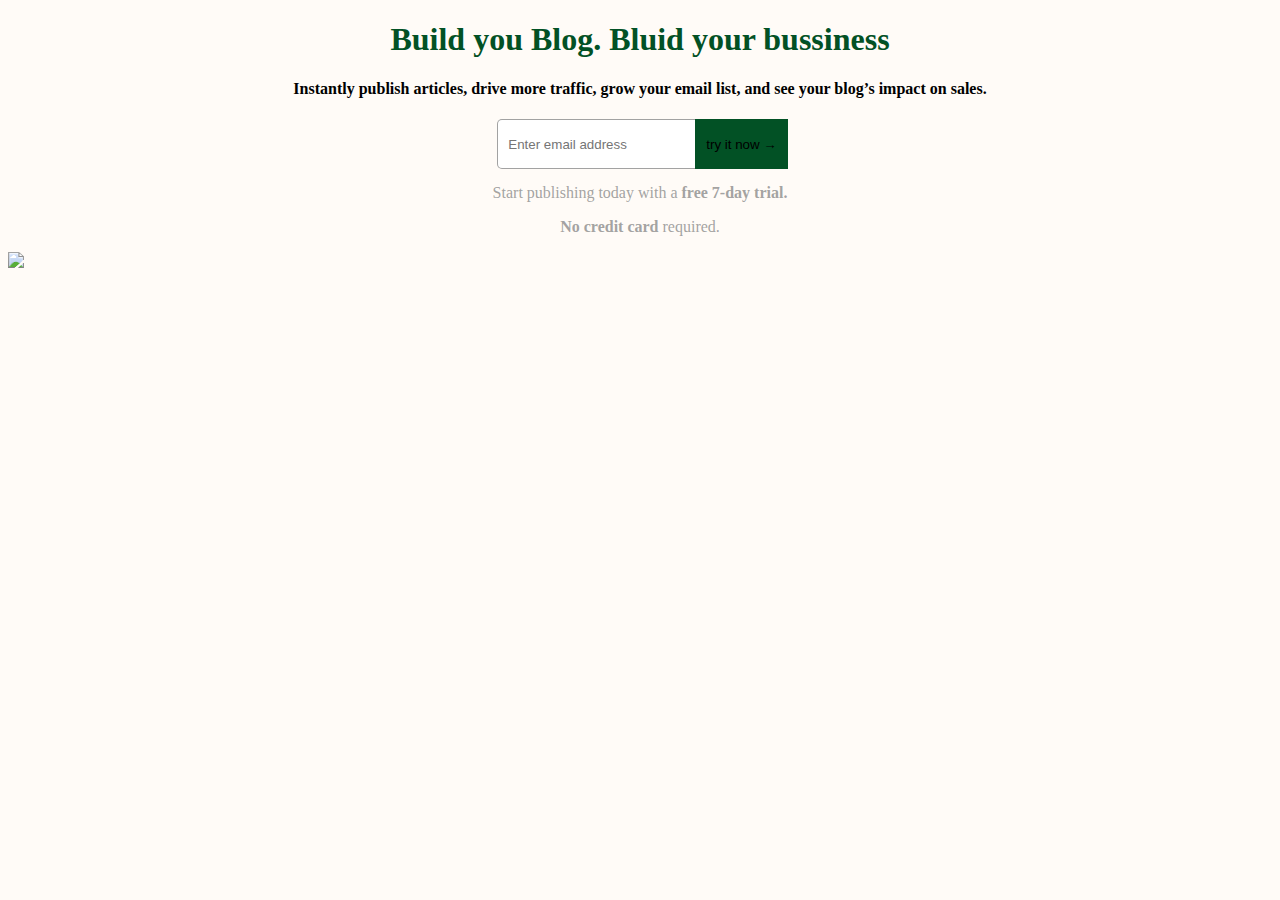
==== index.html @ b4bb62c4 "mi primer comite" ====
<!DOCTYPE html>
<html>

    <head>
        <link rel="stylesheet" href="style.css">
        <!-- Aqui va información importante pero no visible dentro del navegador -->
        <title>Matcha</title>
</head>

<body>
    <!-- Esto es lo que se vera en el navegador web -->
    <h1>Build you Blog. Bluid your bussiness</h1>
    <h4>Instantly publish articles, drive more traffic, grow your email list, and see your blog’s impact on sales.</h4>
    <form>
        <input type="email" placeholder="Enter email address">
        <button>try it now &rarr;</button><br>
    </form>
    <p>Start publishing today with a <strong>free 7-day trial.</strong></p>
    <p><strong>No credit card</strong> required.</p>
    <img src="C:/Users/zarag/BEDU/matcha/capterra.png"><br>
</body>

</html>
---- style.css ----
h1{
    color: #025125;
    text-align: center;
    font-family: serif;
}
form, h4, p{
    text-align: center;
}
p{
    color: #8b8b8bcc;
    margin-top: 15px;
}
input {
    border-radius: 5px 0px 0px 5px;
    padding: 10px;
    border: solid 1px #8b8b8bcc;
    height: 28px;
}
button {
    margin: -5px;
    padding: 10px;
    border: solid 1px #025125;
    height: 50px;
    background-color: #025125;
    text: 
}
body{
    background-color: #fffbf7;

}
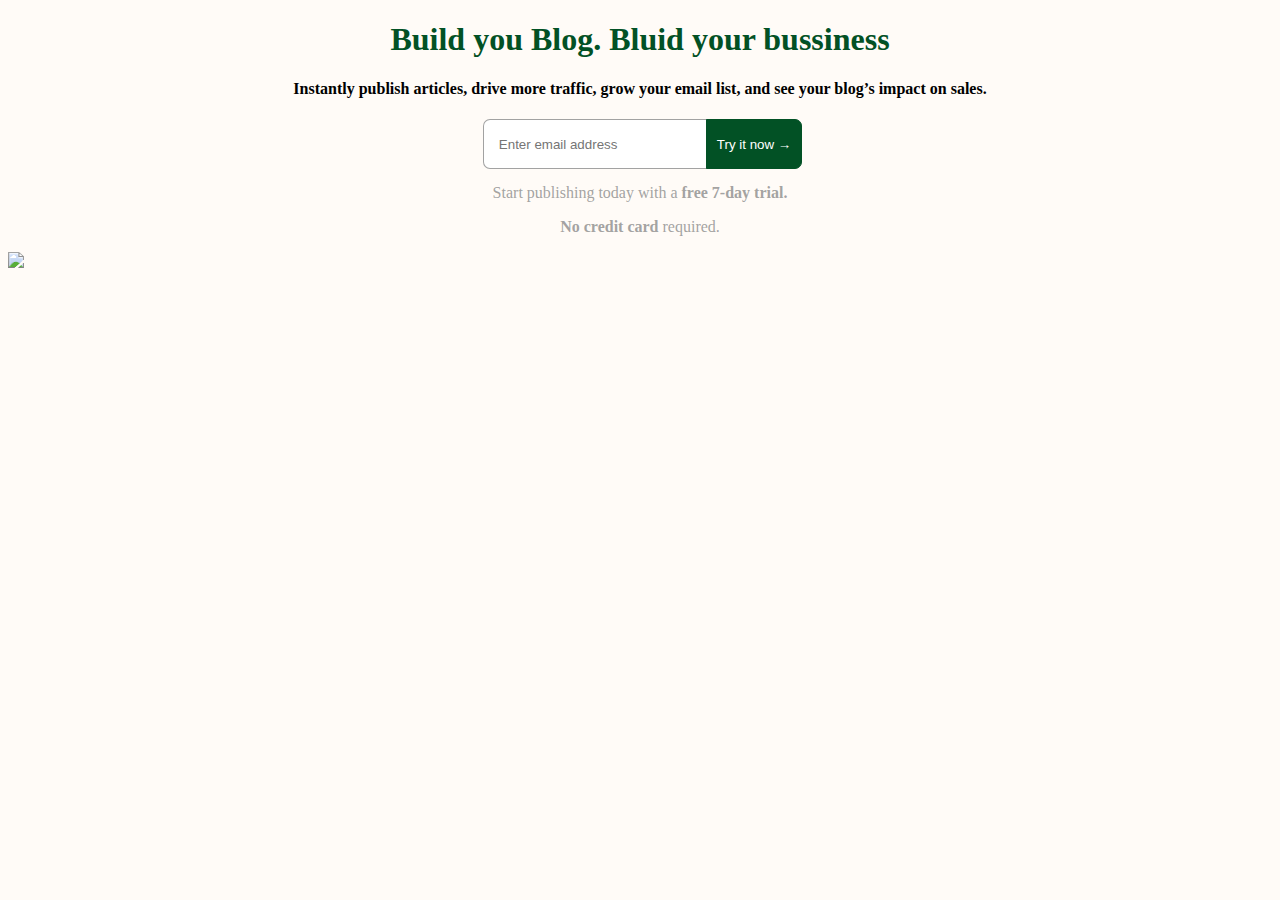
==== commit 04ef3928: "Sitio web version 1.1" ====
--- a/index.html
+++ b/index.html
@@ -13,11 +13,11 @@
     <h4>Instantly publish articles, drive more traffic, grow your email list, and see your blog’s impact on sales.</h4>
     <form>
         <input type="email" placeholder="Enter email address">
-        <button>try it now &rarr;</button><br>
+        <button>Try it now &rarr;</button><br>
     </form>
     <p>Start publishing today with a <strong>free 7-day trial.</strong></p>
     <p><strong>No credit card</strong> required.</p>
-    <img src="C:/Users/zarag/BEDU/matcha/capterra.png"><br>
+    <img src="https://getmatcha.com/wp-content/themes/getmatcha/img/capterra.png" /><br>
 </body>
 
 </html>
--- a/style.css
+++ b/style.css
@@ -11,18 +11,19 @@
     margin-top: 15px;
 }
 input {
-    border-radius: 5px 0px 0px 5px;
-    padding: 10px;
+    border-radius: 7px 0px 0px 7px;
+    padding: 10px 30px 10px 15px;
     border: solid 1px #8b8b8bcc;
     height: 28px;
 }
 button {
+    border-radius: 0px 7px 7px 0px;
     margin: -5px;
     padding: 10px;
     border: solid 1px #025125;
     height: 50px;
     background-color: #025125;
-    text: 
+    color: white
 }
 body{
     background-color: #fffbf7;
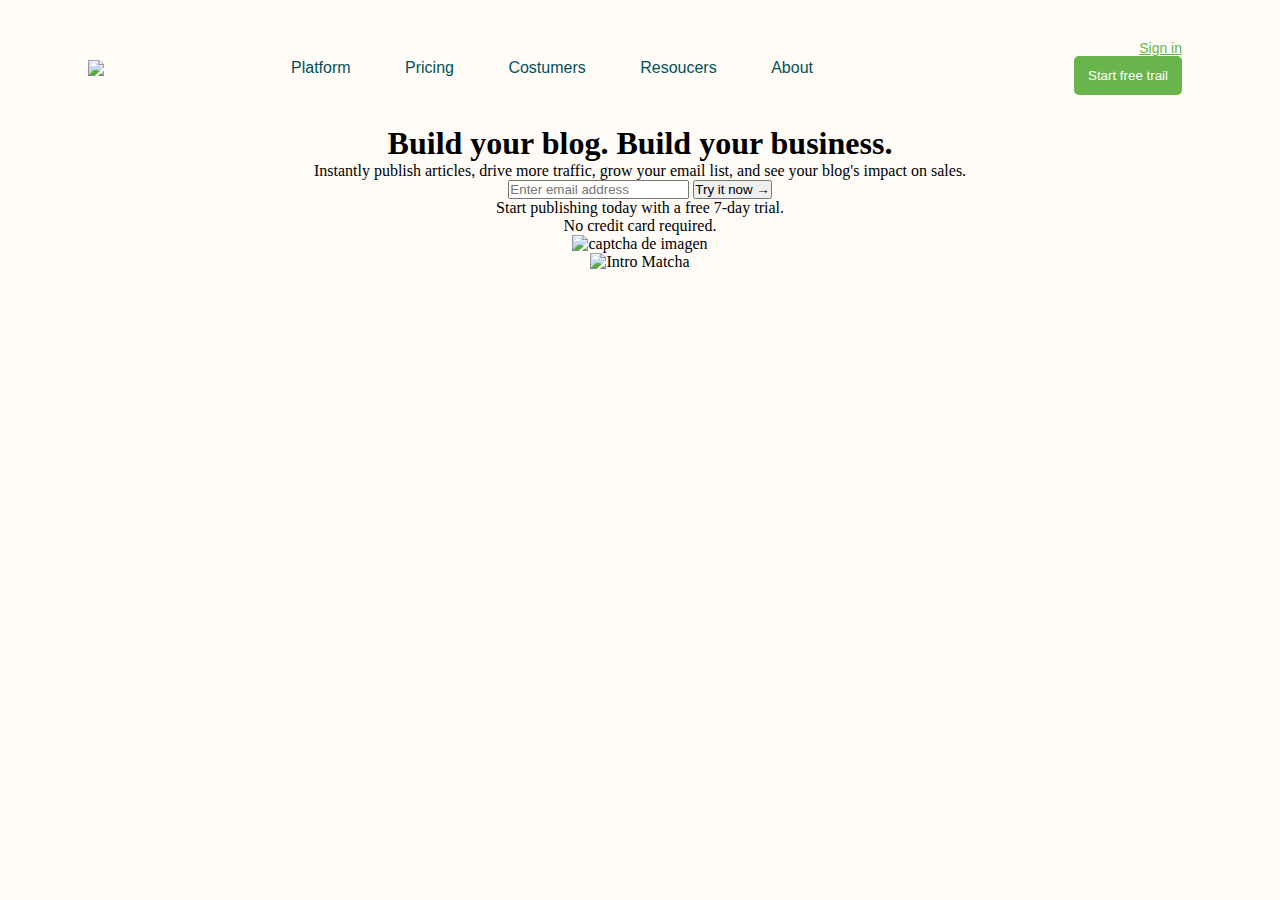
==== commit 8f8e3ec7: "commit de segunda clase" ====
--- a/index.html
+++ b/index.html
@@ -8,16 +8,47 @@
 </head>
 
 <body>
+    <header class="header">
+        <a href="#" class="logo">
+           <img src="https://getmatcha.com/wp-content/themes/getmatcha/img/footer_logo.svg" />
+        </a>
+        <nav class="navbar">
+           <ul>
+               <li class="menu-item">Platform</li>
+               <li class="menu-item">Pricing</li>
+               <li class="menu-item">Costumers</li>
+               <li class="menu-item">Resoucers</li>
+               <li class="menu-item">About</li>
+           </ul>
+        </nav>
+        <div class="actions">
+            <a href="">
+                Sign in
+            </a>
+            <button>
+                Start free trail
+            </button>
+        </div>
+    </header>
     <!-- Esto es lo que se vera en el navegador web -->
-    <h1>Build you Blog. Bluid your bussiness</h1>
-    <h4>Instantly publish articles, drive more traffic, grow your email list, and see your blog’s impact on sales.</h4>
-    <form>
-        <input type="email" placeholder="Enter email address">
-        <button>Try it now &rarr;</button><br>
-    </form>
-    <p>Start publishing today with a <strong>free 7-day trial.</strong></p>
-    <p><strong>No credit card</strong> required.</p>
-    <img src="https://getmatcha.com/wp-content/themes/getmatcha/img/capterra.png" /><br>
+    <section class="section">
+        <!-- Esto es lo que se verá en el navegador web -->
+        <h1>Build your blog. Build your business.</h1>
+        <p>Instantly publish articles, drive more traffic, grow your email list, and see your blog's impact on sales.
+        </p>
+        <form class="signup-form">
+          <input type="email" placeholder="Enter email address" />
+          <button type="submit">
+            Try it now &rarr;
+          </button>
+        </form>
+        <p>Start publishing today with a free 7-day trial.</p>
+        <p>No credit card required.</p>
+        <img src="https://getmatcha.com/wp-content/themes/getmatcha/img/capterra.png" alt="captcha de imagen" />
+        <figure class="intro">
+          <img src="https://getmatcha.com/wp-content/uploads/2019/09/intro_group_image.png" alt="Intro Matcha">
+        </figure>
+      </section>
+    </header>
 </body>
-
-</html>
+</html>--- a/style.css
+++ b/style.css
@@ -1,31 +1,71 @@
-h1{
-    color: #025125;
+* {
+    margin: 0;
+    padding: 0;
+    box-sizing: border-box;
+}
+body {
     text-align: center;
-    font-family: serif;
+    margin: 0;
+    box-sizing: border-box;
+    background-color: #fffbf7;
 }
-form, h4, p{
+.header {
+    margin: 40px 0;
+    font-size: 0;
+    height: 45px;
+    font-family: sans-serif;
+}
+.logo img {
+    vertical-align: middle;
+    width: 140px;
+}
+.intro img {
+    width: 80%;
+}
+.header {
+    margin-top: 40px 20px 0 20px;
+    font-size: 0;
+    height: 45px;
+    font-family: sans-serif;
+}
+.header > *{
+    font-size: 1rem;
+    display: inline-block;
+    vertical-align: middle;
+    
+}
+.navbar {
+    width: 70%;
     text-align: center;
+    color: #025157;
 }
-p{
-    color: #8b8b8bcc;
-    margin-top: 15px;
+.menu-item {
+    display: inline;
+    margin-right: 25px;
+    margin-left: 25px;
 }
-input {
-    border-radius: 7px 0px 0px 7px;
-    padding: 10px 30px 10px 15px;
-    border: solid 1px #8b8b8bcc;
-    height: 28px;
+.actions {
+    width: 15%;
+    text-align: right;
+    font-size: 14px;
 }
-button {
-    border-radius: 0px 7px 7px 0px;
-    margin: -5px;
-    padding: 10px;
-    border: solid 1px #025125;
-    height: 50px;
-    background-color: #025125;
-    color: white
+.actions > * {
+    margin:0 10px;
 }
-body{
-    background-color: #fffbf7;
-
+.actions a {
+    color: #67b54b;
+}
+.actions button {
+    color: white;
+    background-color: #67b54b;
+    padding-left: 14px;
+    padding-right: 14px;
+    padding-top: 12px;
+    padding-bottom: 12px;
+    border: 0;
+    border-radius: 5px;
+}
+.menu-item:hover {
+    color: white;
+    background-color: tomato;
 }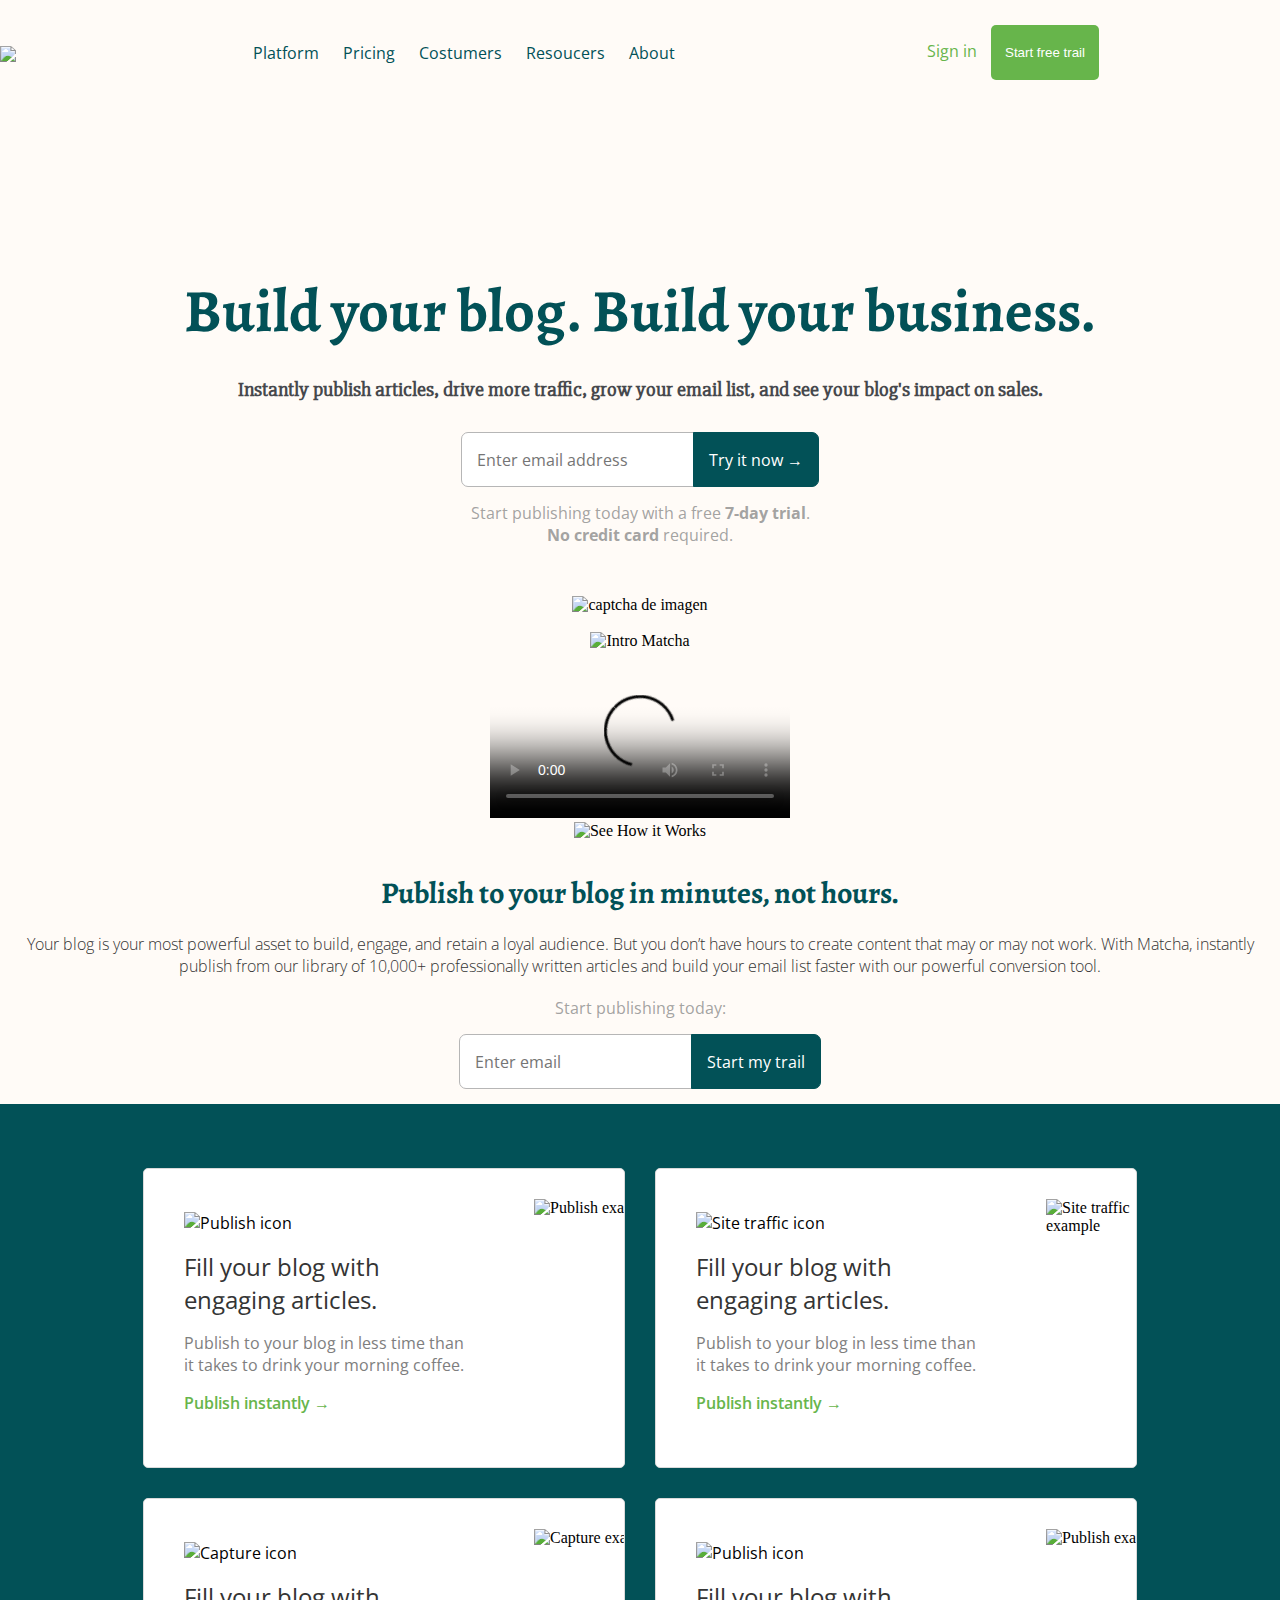
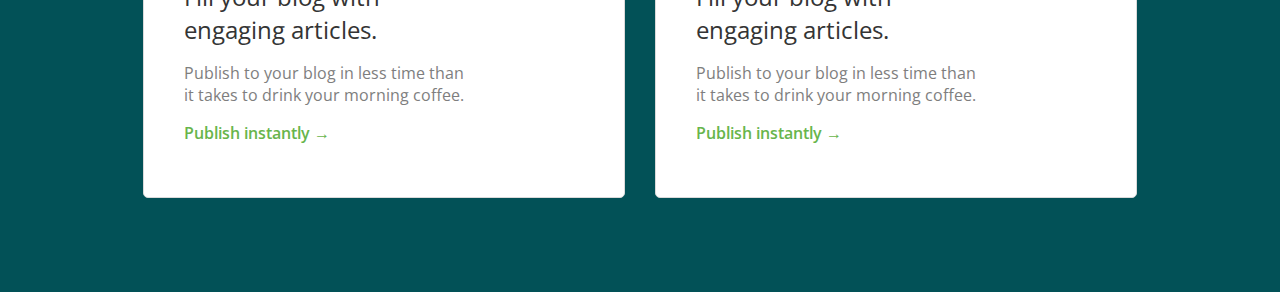
==== commit 50b65ad6: "Cuarta Clase" ====
--- a/index.html
+++ b/index.html
@@ -3,52 +3,147 @@
 
     <head>
         <link rel="stylesheet" href="style.css">
+        <link href='https://fonts.googleapis.com/css?family=Alegreya' rel='stylesheet'>
+        <link href='https://fonts.googleapis.com/css?family=Open Sans' rel='stylesheet'>
+        <link href='https://fonts.googleapis.com/css?family=Slabo 27px' rel='stylesheet'>
         <!-- Aqui va información importante pero no visible dentro del navegador -->
         <title>Matcha</title>
-</head>
+    </head>
 
-<body>
-    <header class="header">
-        <a href="#" class="logo">
-           <img src="https://getmatcha.com/wp-content/themes/getmatcha/img/footer_logo.svg" />
-        </a>
-        <nav class="navbar">
-           <ul>
-               <li class="menu-item">Platform</li>
-               <li class="menu-item">Pricing</li>
-               <li class="menu-item">Costumers</li>
-               <li class="menu-item">Resoucers</li>
-               <li class="menu-item">About</li>
-           </ul>
-        </nav>
-        <div class="actions">
-            <a href="">
-                Sign in
-            </a>
-            <button>
-                Start free trail
-            </button>
-        </div>
-    </header>
-    <!-- Esto es lo que se vera en el navegador web -->
-    <section class="section">
-        <!-- Esto es lo que se verá en el navegador web -->
+  <body>
+    <section class=fixed/header>
+      <header class="header">
+          <a href="#" class="logo">
+            <img src="https://getmatcha.com/wp-content/themes/getmatcha/img/footer_logo.svg" />
+          </a>
+          <nav class="navbar">
+            <ul>
+                <li class="menu-item">Platform</li>
+                <li class="menu-item">Pricing</li>
+                <li class="menu-item">Costumers</li>
+                <li class="menu-item">Resoucers</li>
+                <li class="menu-item">About</li>
+            </ul>
+          </nav>
+          <div class="actions">
+              <a href="">Sign in</a>
+              <button>Start free trail</button>
+          </div>
+      </header>
+    </section>
+      <!-- Esto es lo que se vera en el navegador web -->
+      <section class="section">
+      <!-- Esto es lo que se verá en el navegador web -->
         <h1>Build your blog. Build your business.</h1>
-        <p>Instantly publish articles, drive more traffic, grow your email list, and see your blog's impact on sales.
-        </p>
+        <h4>Instantly publish articles, drive more traffic, grow your email list, and see your blog's impact on sales.</h4>
         <form class="signup-form">
           <input type="email" placeholder="Enter email address" />
-          <button type="submit">
-            Try it now &rarr;
-          </button>
+          <button type="submit">Try it now &rarr;</button>
         </form>
-        <p>Start publishing today with a free 7-day trial.</p>
-        <p>No credit card required.</p>
+        <p>Start publishing today with a free <b>7-day trial</b>.</p>
+        <p><b>No credit card</b> required.</p>
         <img src="https://getmatcha.com/wp-content/themes/getmatcha/img/capterra.png" alt="captcha de imagen" />
         <figure class="intro">
           <img src="https://getmatcha.com/wp-content/uploads/2019/09/intro_group_image.png" alt="Intro Matcha">
         </figure>
       </section>
-    </header>
-</body>
+      <section class="section">
+        <div class="explanatory-video">
+          <video controls poster="https://cdn.videvo.net/videvo_files/video/premium/video0036/thumbnails/computer_code00_small.jpg">
+            <source type="video/webm" src="https://cdn.videvo.net/videvo_files/video/premium/video0036/small_watermarked/computer_code00_preview.webm"  />
+            <source type="video/mp4" src="https://cdn.videvo.net/videvo_files/video/premium/video0036/small_watermarked/computer_code00_preview.mp4"/>
+          </video>
+          <figure>
+            <img src="https://getmatcha.com/wp-content/themes/getmatcha/img/see_how_it_works.png" alt="See How it Works"/>
+          </figure>
+        </div>
+        <article class="publish">
+          <h3>Publish to your blog in minutes, not hours.</h3>
+          <h5>Your blog is your most powerful asset to build, engage, and retain a loyal audience. But you don’t have hours to create content that may or may not work. With Matcha, instantly publish from our library of 10,000+ professionally written articles and build your email list faster with our powerful conversion tool.</h5>
+          <p>Start publishing today:</p>
+        <form class="signup-form">
+          <input type="email" placeholder="Enter email" />
+          <button type="submit">Start my trail</button>
+        </form>
+      </article>
+    </section>
+    <section class="features">
+      <article class="feature-card">
+        <div class="feature-content">
+          <figure>
+            <img src="https://getmatcha.com/wp-content/themes/getmatcha/img/icon_publish.png" alt="Publish icon" />
+          </figure>
+          <h3>
+            Fill your blog with engaging articles.
+          </h3>
+          <p>
+            Publish to your blog in less time than it takes to drink your morning coffee.
+          </p>
+          <a href="">Publish instantly →</a>
+        </div>
+        <div class="feature-image">
+          <figure>
+            <img src="https://getmatcha.com/wp-content/themes/getmatcha/img/image_publish.png" alt="Publish example" />
+          </figure>
+        </div>
+      </article>
+      <article class="feature-card">
+        <div class="feature-content">
+          <figure>
+            <img src="https://getmatcha.com/wp-content/themes/getmatcha/img/icon_site_traffic.png" alt="Site traffic icon" />
+          </figure>
+          <h3>
+            Fill your blog with engaging articles.
+          </h3>
+          <p>
+            Publish to your blog in less time than it takes to drink your morning coffee.
+          </p>
+          <a href="">Publish instantly →</a>
+        </div>
+        <div class="feature-image">
+          <figure>
+            <img src="https://getmatcha.com/wp-content/themes/getmatcha/img/image_site_traffic.png" alt="Site traffic example" />
+          </figure>
+        </div>
+      </article>
+      <article class="feature-card">
+        <div class="feature-content">
+          <figure>
+            <img src="https://getmatcha.com/wp-content/themes/getmatcha/img/icon_capture.png" alt="Capture icon" />
+          </figure>
+          <h3>
+            Fill your blog with engaging articles.
+          </h3>
+          <p>
+            Publish to your blog in less time than it takes to drink your morning coffee.
+          </p>
+          <a href="">Publish instantly →</a>
+        </div>
+        <div class="feature-image">
+          <figure>
+            <img src="https://getmatcha.com/wp-content/themes/getmatcha/img/image_capture.png" alt="Capture example" />
+          </figure>
+        </div>
+      </article>
+      <article class="feature-card">
+        <div class="feature-content">
+          <figure>
+            <img src="https://getmatcha.com/wp-content/themes/getmatcha/img/icon_publish.png" alt="Publish icon" />
+          </figure>
+          <h3>
+            Fill your blog with engaging articles.
+          </h3>
+          <p>
+            Publish to your blog in less time than it takes to drink your morning coffee.
+          </p>
+          <a href="">Publish instantly →</a>
+        </div>
+        <div class="feature-image">
+          <figure>
+            <img src="https://getmatcha.com/wp-content/themes/getmatcha/img/image_publish.png" alt="Publish example" />
+          </figure>
+        </div>
+      </article>
+    </section>
+  </body>
 </html>--- a/style.css
+++ b/style.css
@@ -4,35 +4,26 @@
     box-sizing: border-box;
 }
 body {
-    text-align: center;
     margin: 0;
     box-sizing: border-box;
     background-color: #fffbf7;
 }
 .header {
-    margin: 40px 0;
+    margin: 25px 0;
     font-size: 0;
     height: 45px;
-    font-family: sans-serif;
 }
 .logo img {
     vertical-align: middle;
     width: 140px;
 }
 .intro img {
-    width: 80%;
-}
-.header {
-    margin-top: 40px 20px 0 20px;
-    font-size: 0;
-    height: 45px;
-    font-family: sans-serif;
+    width: 70%;
 }
 .header > *{
     font-size: 1rem;
     display: inline-block;
     vertical-align: middle;
-    
 }
 .navbar {
     width: 70%;
@@ -41,31 +32,164 @@
 }
 .menu-item {
     display: inline;
-    margin-right: 25px;
-    margin-left: 25px;
+    margin: 0 10px;
+    font-family: 'Open Sans';
+}
+.menu-item:hover {
+    color: white;
+    background-color: #0251579d;
+    border-radius: 3px;
+    padding: 2px 7px;
 }
 .actions {
     width: 15%;
     text-align: right;
-    font-size: 14px;
+    font-size: 16px;
+    font-family: 'Open Sans';
 }
 .actions > * {
-    margin:0 10px;
+    margin:0 5px;
+    height: 100%;
+
 }
-.actions a {
+.actions a{
     color: #67b54b;
+    text-decoration: none;
+}
+.actions a:Hover {
+    color: #025157;
 }
 .actions button {
     color: white;
     background-color: #67b54b;
-    padding-left: 14px;
-    padding-right: 14px;
-    padding-top: 12px;
-    padding-bottom: 12px;
+    padding: 20px 14px;
     border: 0;
     border-radius: 5px;
 }
-.menu-item:hover {
+.signup-form input{
+    border-radius: 7px 0px 0px 7px;
+    border: solid 1px #b6b6b6;
+    height: 100%;
+    padding: 0 15px;
+    font-family: 'Open Sans';
+    font-size: 16px;
+    margin-right: -3px;
+}
+.signup-form button{
+    height: 100%;
+    border-radius: 0 7px 7px 0;
+    border: solid 1px #025157;
     color: white;
-    background-color: tomato;
-}+    background-color: #025157;
+    font-family: 'Open Sans';
+    font-size: 16px;
+    margin-left: -3px;
+    padding: 0 15px;
+}
+.signup-form{
+    height: 55px;
+    font-family: 'Open Sans';
+    margin: 15px 0;
+}
+.section{
+    text-align: center;
+}
+.section > img{
+    margin-top: 50px;
+}
+.section h1{
+    color: #025157;
+    margin: 200px 0 25px 0;
+    font-family: 'Alegreya', serif;
+    font-size: 60px;
+}
+.section h4{
+    color: #46484c;
+    margin: 25px 0 30px 0;
+    font-family: 'Slabo 27px';
+    font-size: 20px;
+}
+.section p{
+    color:#8b8b8bcc;
+    font-family: 'Open Sans', serif;
+    font-size: 16px;
+}
+.section img{
+    margin-bottom: 18px;
+}
+.section h3{
+    color: #025157;
+    margin: 15px 0 20px 0;
+    font-family: 'Alegreya', serif;
+    font-size: 30px;
+}
+.section h5{
+    color: #343434;
+    margin: 15px 0 20px 0;
+    font-family: 'Open Sans', serif;
+    font-size: 16px;
+    font-weight: lighter;
+}
+.publish {
+    
+}
+.explanatory-video img{
+    width:130px;
+}
+.features {
+    background-color: #025157;
+    padding: 5% 10%;
+    display: grid;
+    grid-template: repeat(2, 330px) / repeat(2, 1fr);
+  }
+  .features .feature-card {
+    margin-bottom: 30px;
+    margin-left: 15px;
+    margin-right: 15px;
+    background-color: #fff;
+    border: 1px solid #dadada;
+    border-radius: 5px;
+    display: flex;
+    align-items: center;
+    overflow: hidden;
+  }
+  .features .feature-card .feature-content {
+    padding: 30px 20px 40px 40px;
+    flex: 2;
+  }
+  .features .feature-card .feature-content > * {
+    margin-bottom: 1rem;
+    margin-top: 0;
+    font-family: 'Open Sans', serif;
+  }
+  .features .feature-card .feature-content img {
+    width: 50px;
+  }
+  .features .feature-card .feature-content h3 {
+    font-size: 24px;
+    color: #343434;
+    font-weight: 400;
+  }
+  .features .feature-card .feature-content p {
+    font-size: 16px;
+    color: #7e7e7e;
+    font-weight: 400;
+  }
+  .features .feature-card .feature-content a {
+    font-size: 16px;
+    color: #67b54b;
+    font-weight: 600;
+    text-decoration: none;
+  }
+  .features .feature-card .feature-image {
+    flex: 1;
+    width: 40%;
+    position: relative;
+    right: -50px;
+    height: 80%;
+  }
+  .features .feature-card .feature-image figure,
+  .features .feature-card .feature-image img {
+    margin-top: 0;
+    height: 100%;
+  }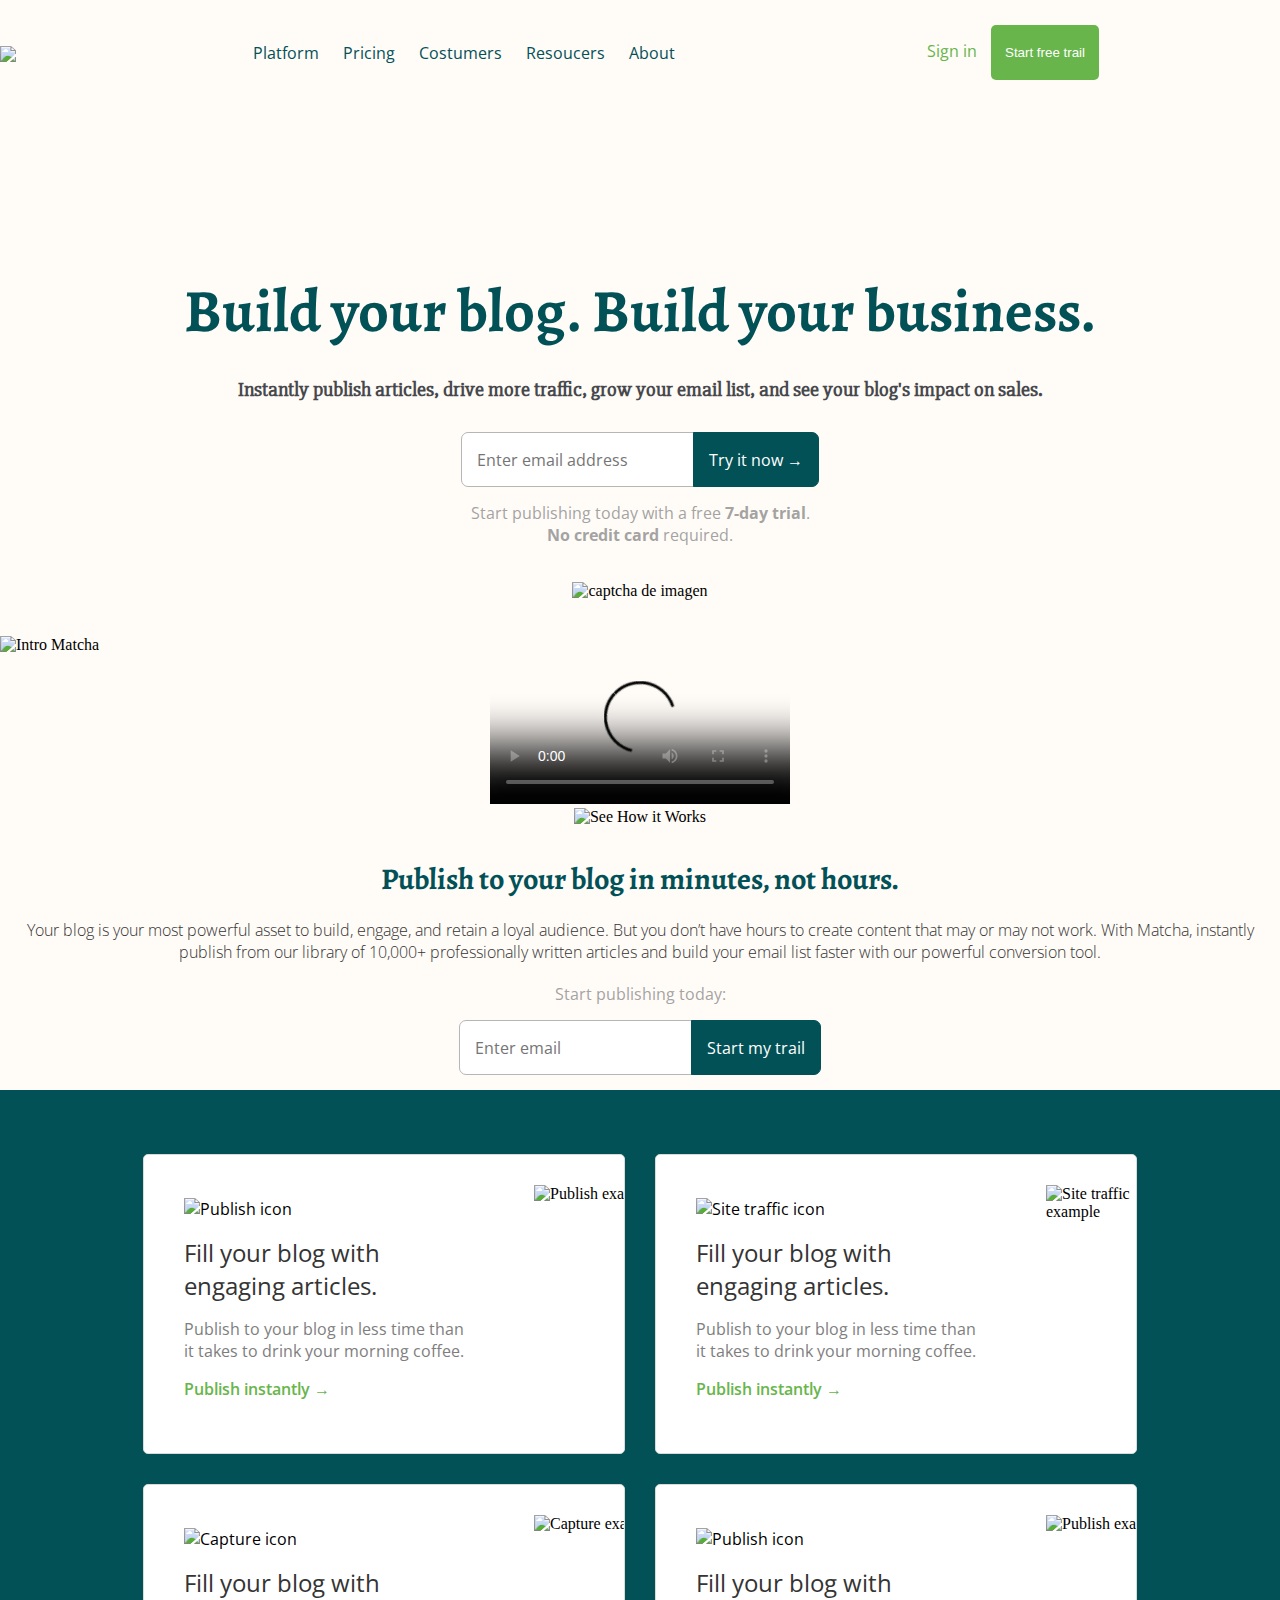
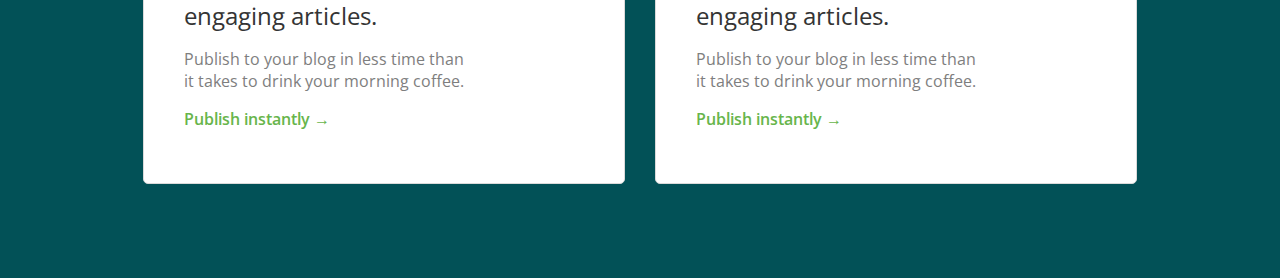
==== commit 63b23eac: "Quinta clase en proceso de reparacion" ====
--- a/index.html
+++ b/index.html
@@ -2,16 +2,17 @@
 <html>
 
     <head>
-        <link rel="stylesheet" href="style.css">
-        <link href='https://fonts.googleapis.com/css?family=Alegreya' rel='stylesheet'>
-        <link href='https://fonts.googleapis.com/css?family=Open Sans' rel='stylesheet'>
-        <link href='https://fonts.googleapis.com/css?family=Slabo 27px' rel='stylesheet'>
-        <!-- Aqui va información importante pero no visible dentro del navegador -->
-        <title>Matcha</title>
+      <meta name="viewport" content="width=device-width,initial-scale=1.0,use.scalable=no"/>
+      <link rel="stylesheet" href="style.css">
+      <link href='https://fonts.googleapis.com/css?family=Alegreya' rel='stylesheet'>
+      <link href='https://fonts.googleapis.com/css?family=Open Sans' rel='stylesheet'>
+      <link href='https://fonts.googleapis.com/css?family=Slabo 27px' rel='stylesheet'>
+      <!-- Aqui va información importante pero no visible dentro del navegador -->
+      <title>Matcha</title>
     </head>
 
   <body>
-    <section class=fixed/header>
+    <section class="fixed-header">
       <header class="header">
           <a href="#" class="logo">
             <img src="https://getmatcha.com/wp-content/themes/getmatcha/img/footer_logo.svg" />
@@ -32,21 +33,25 @@
       </header>
     </section>
       <!-- Esto es lo que se vera en el navegador web -->
-      <section class="section">
+    <section class="section">
       <!-- Esto es lo que se verá en el navegador web -->
-        <h1>Build your blog. Build your business.</h1>
-        <h4>Instantly publish articles, drive more traffic, grow your email list, and see your blog's impact on sales.</h4>
-        <form class="signup-form">
-          <input type="email" placeholder="Enter email address" />
-          <button type="submit">Try it now &rarr;</button>
-        </form>
-        <p>Start publishing today with a free <b>7-day trial</b>.</p>
-        <p><b>No credit card</b> required.</p>
+      <h1>Build your blog. Build your business.</h1>
+      <h4>Instantly publish articles, drive more traffic, grow your email list, and see your blog's impact on sales.</h4>
+      <form class="signup-form">
+        <input type="email" placeholder="Enter email address" />
+        <button type="submit">Try it now &rarr;</button>
+      </form>
+      <p>Start publishing today with a free <b>7-day trial</b>.</p>
+      <p><b>No credit card</b> required.</p>
+      <figure class="banner">
         <img src="https://getmatcha.com/wp-content/themes/getmatcha/img/capterra.png" alt="captcha de imagen" />
-        <figure class="intro">
-          <img src="https://getmatcha.com/wp-content/uploads/2019/09/intro_group_image.png" alt="Intro Matcha">
-        </figure>
-      </section>
+      </figure>
+    </section>
+    <section>
+      <figure class="intro">
+        <img src="https://getmatcha.com/wp-content/uploads/2019/09/intro_group_image.png" alt="Intro Matcha">
+      </figure>
+    </section>
       <section class="section">
         <div class="explanatory-video">
           <video controls poster="https://cdn.videvo.net/videvo_files/video/premium/video0036/thumbnails/computer_code00_small.jpg">
@@ -59,7 +64,14 @@
         </div>
         <article class="publish">
           <h3>Publish to your blog in minutes, not hours.</h3>
-          <h5>Your blog is your most powerful asset to build, engage, and retain a loyal audience. But you don’t have hours to create content that may or may not work. With Matcha, instantly publish from our library of 10,000+ professionally written articles and build your email list faster with our powerful conversion tool.</h5>
+          <h5>
+            Your blog is your most powerful asset to build, 
+            engage, and retain a loyal audience. But you don’t 
+            have hours to create content that may or may not work.
+             With Matcha, instantly publish from our library of 
+             10,000+ professionally written articles and build your
+              email list faster with our powerful conversion tool.
+            </h5>
           <p>Start publishing today:</p>
         <form class="signup-form">
           <input type="email" placeholder="Enter email" />
--- a/style.css
+++ b/style.css
@@ -8,6 +8,9 @@
     box-sizing: border-box;
     background-color: #fffbf7;
 }
+.fixed-header{
+    position: sticky;
+}
 .header {
     margin: 25px 0;
     font-size: 0;
@@ -16,6 +19,14 @@
 .logo img {
     vertical-align: middle;
     width: 140px;
+}
+.banner{
+    margin: 18px 0;
+    text-align: center;
+
+}
+.banner img{
+    margin: 18px 0;
 }
 .intro img {
     width: 70%;
@@ -141,8 +152,8 @@
     padding: 5% 10%;
     display: grid;
     grid-template: repeat(2, 330px) / repeat(2, 1fr);
-  }
-  .features .feature-card {
+}
+.features .feature-card {
     margin-bottom: 30px;
     margin-left: 15px;
     margin-right: 15px;
@@ -152,44 +163,69 @@
     display: flex;
     align-items: center;
     overflow: hidden;
-  }
-  .features .feature-card .feature-content {
+}
+.features .feature-card .feature-content {
     padding: 30px 20px 40px 40px;
     flex: 2;
-  }
-  .features .feature-card .feature-content > * {
+}
+.features .feature-card .feature-content > * {
     margin-bottom: 1rem;
     margin-top: 0;
     font-family: 'Open Sans', serif;
-  }
-  .features .feature-card .feature-content img {
+}
+.features .feature-card .feature-content img {
     width: 50px;
-  }
-  .features .feature-card .feature-content h3 {
+}
+.features .feature-card .feature-content h3 {
     font-size: 24px;
     color: #343434;
     font-weight: 400;
-  }
-  .features .feature-card .feature-content p {
+}
+.features .feature-card .feature-content p {
     font-size: 16px;
     color: #7e7e7e;
     font-weight: 400;
-  }
-  .features .feature-card .feature-content a {
+}
+.features .feature-card .feature-content a {
     font-size: 16px;
     color: #67b54b;
     font-weight: 600;
     text-decoration: none;
-  }
-  .features .feature-card .feature-image {
+}
+.features .feature-card .feature-image {
     flex: 1;
     width: 40%;
     position: relative;
     right: -50px;
     height: 80%;
-  }
-  .features .feature-card .feature-image figure,
-  .features .feature-card .feature-image img {
+}
+.features .feature-card .feature-image figure,
+.features .feature-card .feature-image img {
     margin-top: 0;
     height: 100%;
-  }+}
+
+
+@media(max-width: 768px){
+    .navbar, .actions{
+        display:none;
+    }
+    .banner > img {
+        width: 100%;
+    }
+    .publish{
+        display: flex;
+        flex-direction: column;
+    }
+    .signup-form{
+        display: flex;
+        flex-direction: row;
+    }
+    .features{
+        display: flex;
+        flex-direction: column;
+    }
+    .feature-image {
+        display: none;
+    }
+}
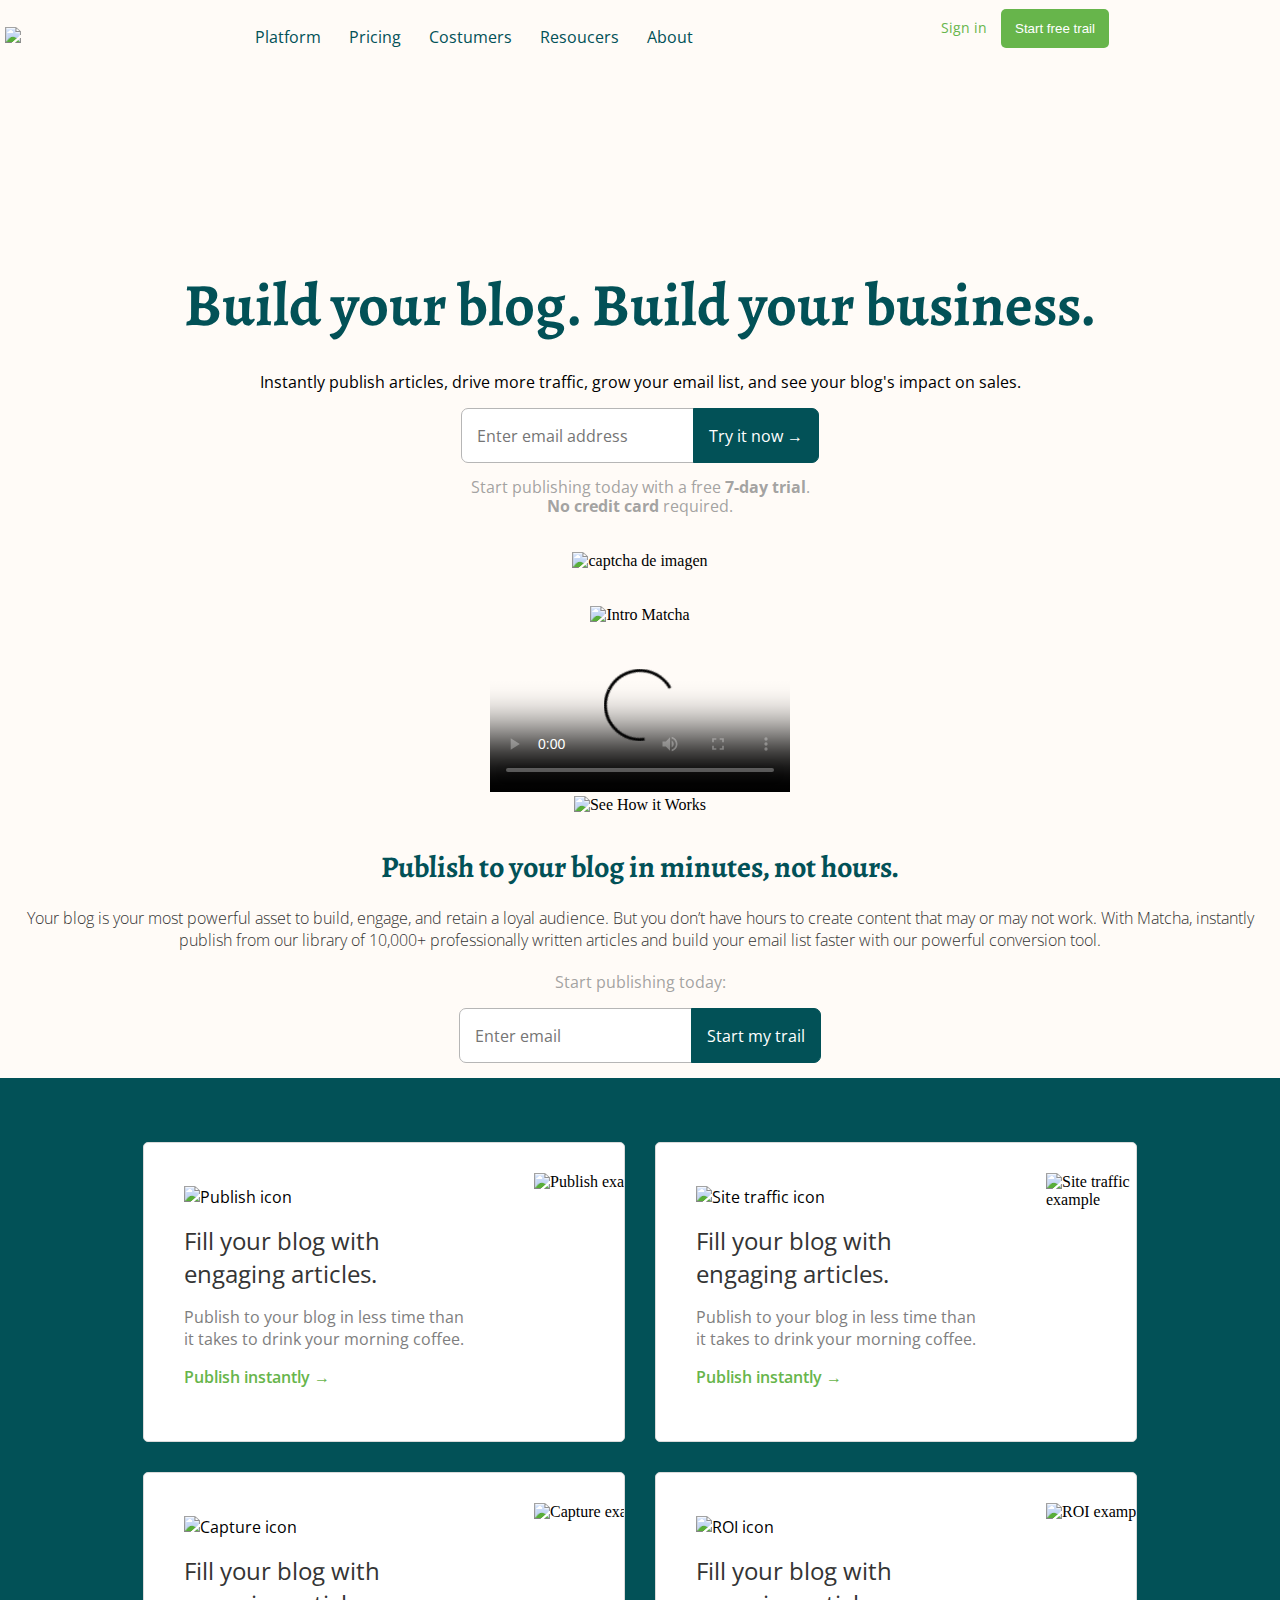
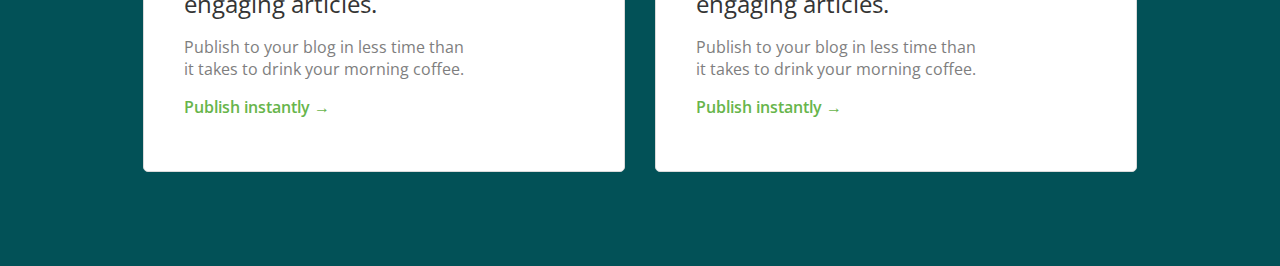
==== commit 3a523111: "ModificacionDomingo18" ====
--- a/index.html
+++ b/index.html
@@ -3,8 +3,9 @@
 
     <head>
       <meta name="viewport" content="width=device-width,initial-scale=1.0,use.scalable=no"/>
+      <link rel="stylesheet" href="https://cdn.jsdelivr.net/npm/bootstrap@4.5.3/dist/css/bootstrap.min.css" integrity="sha384-TX8t27EcRE3e/ihU7zmQxVncDAy5uIKz4rEkgIXeMed4M0jlfIDPvg6uqKI2xXr2" crossorigin="anonymous">
       <link rel="stylesheet" href="style.css">
-      <link href='https://fonts.googleapis.com/css?family=Alegreya' rel='stylesheet'>
+      <link href="https://fonts.googleapis.com/css2?family=Alegreya:ital,wght@0,900;1,900&display=swap" rel="stylesheet">
       <link href='https://fonts.googleapis.com/css?family=Open Sans' rel='stylesheet'>
       <link href='https://fonts.googleapis.com/css?family=Slabo 27px' rel='stylesheet'>
       <!-- Aqui va información importante pero no visible dentro del navegador -->
@@ -12,7 +13,7 @@
     </head>
 
   <body>
-    <section class="fixed-header">
+    <section>
       <header class="header">
           <a href="#" class="logo">
             <img src="https://getmatcha.com/wp-content/themes/getmatcha/img/footer_logo.svg" />
@@ -36,18 +37,18 @@
     <section class="section">
       <!-- Esto es lo que se verá en el navegador web -->
       <h1>Build your blog. Build your business.</h1>
-      <h4>Instantly publish articles, drive more traffic, grow your email list, and see your blog's impact on sales.</h4>
+      <p class="normal-p">Instantly publish articles, drive more traffic, grow your email list, and see your blog's impact on sales.</h4>
       <form class="signup-form">
         <input type="email" placeholder="Enter email address" />
         <button type="submit">Try it now &rarr;</button>
       </form>
-      <p>Start publishing today with a free <b>7-day trial</b>.</p>
-      <p><b>No credit card</b> required.</p>
+      <p class="lighter-p">Start publishing today with a free <b>7-day trial</b>.
+      <br><b>No credit card</b> required.</p>
       <figure class="banner">
         <img src="https://getmatcha.com/wp-content/themes/getmatcha/img/capterra.png" alt="captcha de imagen" />
       </figure>
     </section>
-    <section>
+    <section class="section">
       <figure class="intro">
         <img src="https://getmatcha.com/wp-content/uploads/2019/09/intro_group_image.png" alt="Intro Matcha">
       </figure>
@@ -140,7 +141,7 @@
       <article class="feature-card">
         <div class="feature-content">
           <figure>
-            <img src="https://getmatcha.com/wp-content/themes/getmatcha/img/icon_publish.png" alt="Publish icon" />
+            <img src="https://getmatcha.com/wp-content/themes/getmatcha/img/icon_roi.png" alt="ROI icon" />
           </figure>
           <h3>
             Fill your blog with engaging articles.
@@ -152,7 +153,7 @@
         </div>
         <div class="feature-image">
           <figure>
-            <img src="https://getmatcha.com/wp-content/themes/getmatcha/img/image_publish.png" alt="Publish example" />
+            <img src="https://getmatcha.com/wp-content/themes/getmatcha/img/image_roi.png" alt="ROI example" />
           </figure>
         </div>
       </article>
--- a/style.css
+++ b/style.css
@@ -5,46 +5,37 @@
 }
 body {
     margin: 0;
+    padding: 0;
     box-sizing: border-box;
     background-color: #fffbf7;
 }
-.fixed-header{
-    position: sticky;
-}
 .header {
-    margin: 25px 0;
+    margin: 9px 0;
     font-size: 0;
-    height: 45px;
-}
-.logo img {
-    vertical-align: middle;
-    width: 140px;
-}
-.banner{
-    margin: 18px 0;
-    text-align: center;
-
-}
-.banner img{
-    margin: 18px 0;
-}
-.intro img {
-    width: 70%;
+    height: 55px;
 }
 .header > *{
     font-size: 1rem;
     display: inline-block;
     vertical-align: middle;
 }
+.logo img {
+    width: 150px;
+    margin: 0 5px;
+}
 .navbar {
     width: 70%;
     text-align: center;
     color: #025157;
 }
+.navbar ul{
+    margin: 0;
+}
 .menu-item {
     display: inline;
-    margin: 0 10px;
+    margin: 0 5px;
     font-family: 'Open Sans';
+    padding: 2px 7px;
 }
 .menu-item:hover {
     color: white;
@@ -55,13 +46,12 @@
 .actions {
     width: 15%;
     text-align: right;
-    font-size: 16px;
-    font-family: 'Open Sans';
+    font-size: 14px;
+    font-family: 'Open Sans', serif;
+    height: 100%;
 }
 .actions > * {
     margin:0 5px;
-    height: 100%;
-
 }
 .actions a{
     color: #67b54b;
@@ -73,18 +63,38 @@
 .actions button {
     color: white;
     background-color: #67b54b;
-    padding: 20px 14px;
+    padding: 12px 14px;
     border: 0;
     border-radius: 5px;
+}
+.section{
+    text-align: center;
+}
+.section .normal-p{
+    color: black;
+    font-family: 'Open Sans', serif;
+    font-size: 16px;
+}
+.section .lighter-p{
+    color:#8b8b8bcc;
+    font-family: 'Open Sans', serif;
+    font-size: 16px;
+    line-height: 1.2;
+}
+.signup-form{
+    height: 55px;
+    font-family: 'Open Sans';
+    margin: 15px 0;
 }
 .signup-form input{
     border-radius: 7px 0px 0px 7px;
     border: solid 1px #b6b6b6;
     height: 100%;
     padding: 0 15px;
-    font-family: 'Open Sans';
+    font-family: 'Open Sans', serif;
     font-size: 16px;
     margin-right: -3px;
+    color: #8b8b8bcc;
 }
 .signup-form button{
     height: 100%;
@@ -92,18 +102,10 @@
     border: solid 1px #025157;
     color: white;
     background-color: #025157;
-    font-family: 'Open Sans';
+    font-family: 'Open Sans', serif;
     font-size: 16px;
     margin-left: -3px;
     padding: 0 15px;
-}
-.signup-form{
-    height: 55px;
-    font-family: 'Open Sans';
-    margin: 15px 0;
-}
-.section{
-    text-align: center;
 }
 .section > img{
     margin-top: 50px;
@@ -141,8 +143,15 @@
     font-size: 16px;
     font-weight: lighter;
 }
-.publish {
-    
+.banner{
+    margin: 18px 0;
+    text-align: center;
+}
+.banner img{
+    margin: 18px 0;
+}
+.intro img {
+    width: 70%;
 }
 .explanatory-video img{
     width:130px;
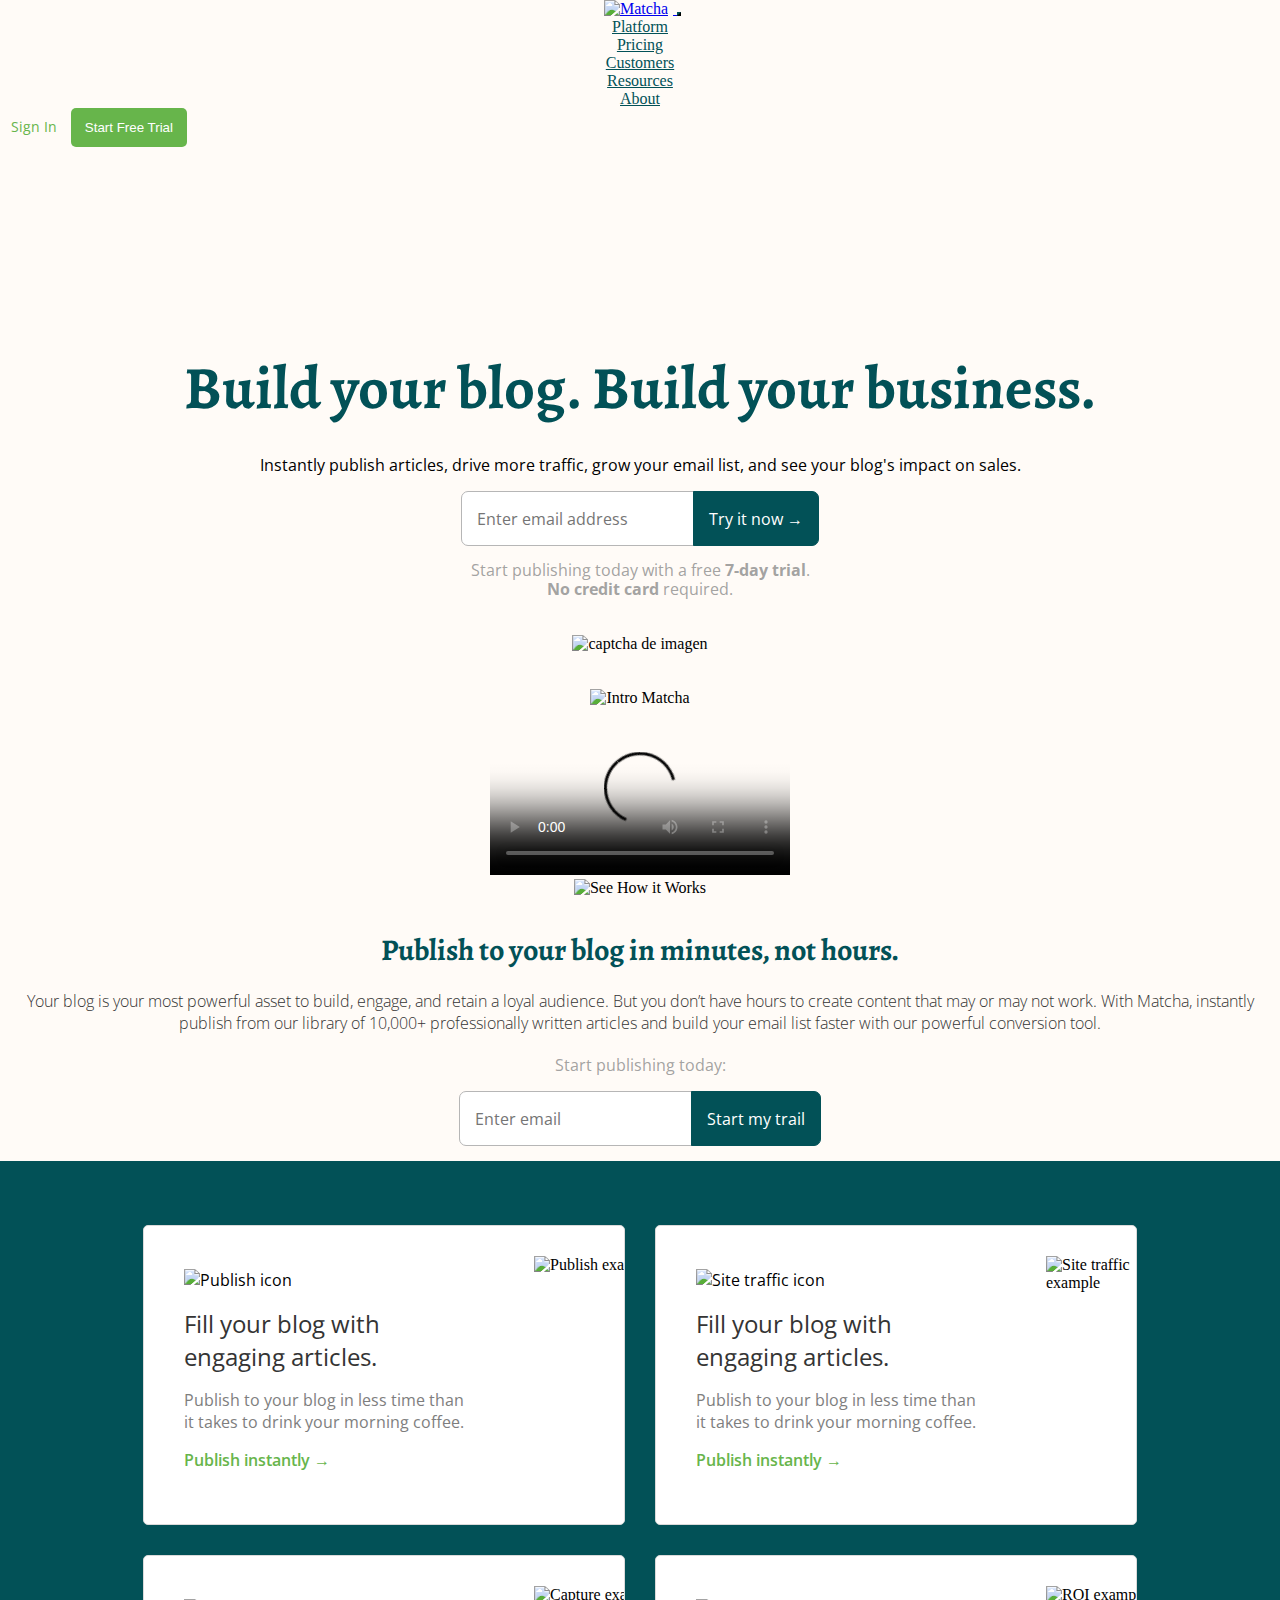
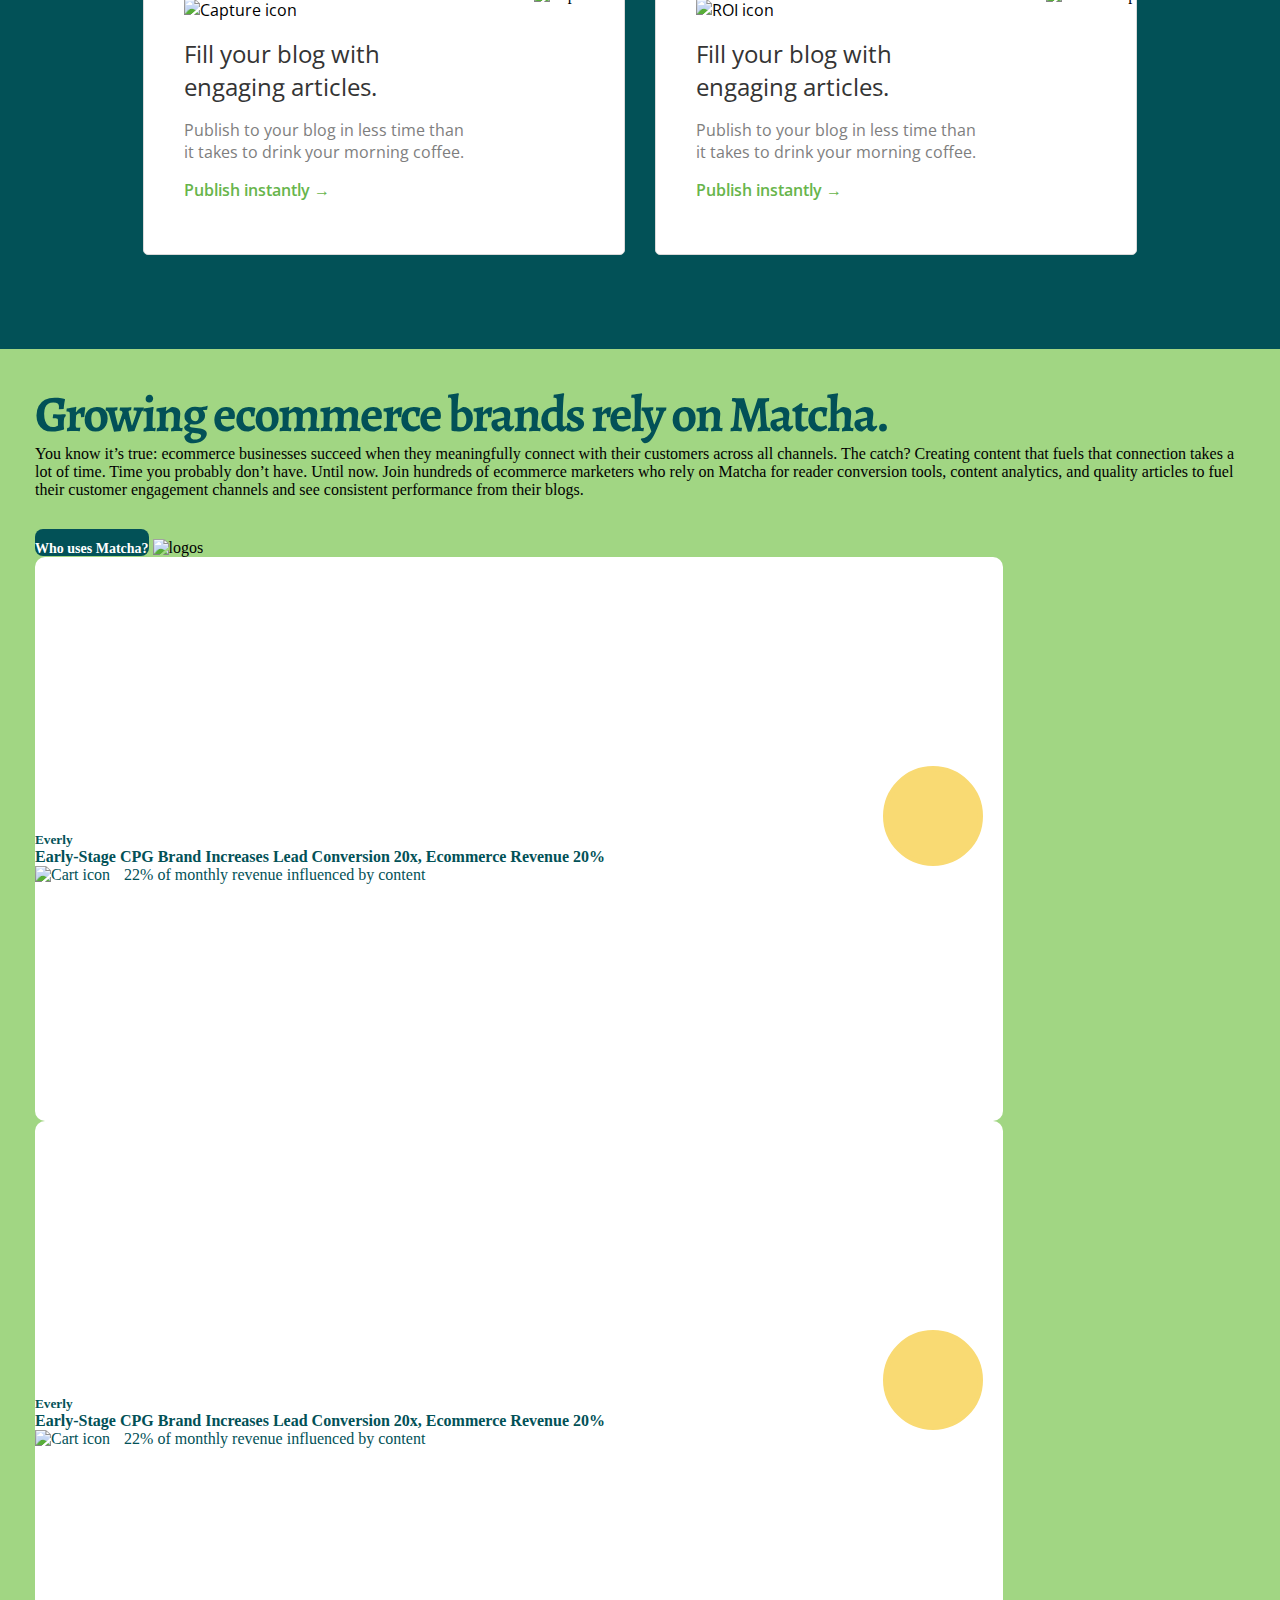
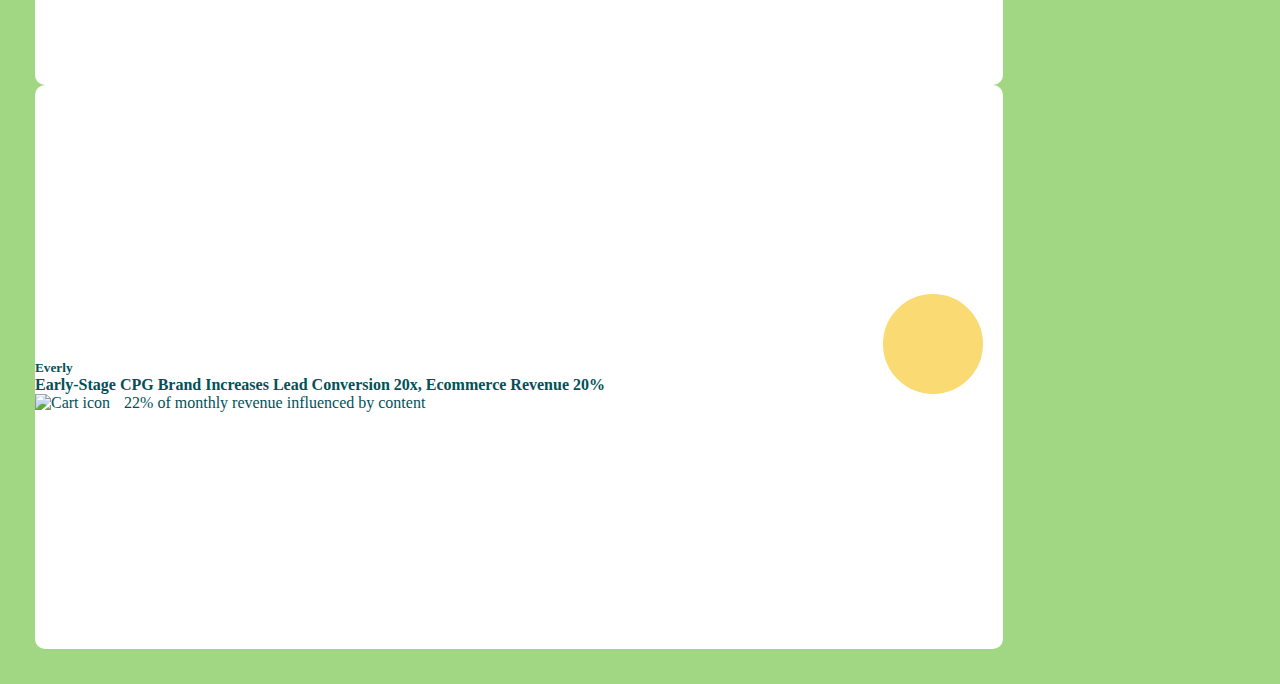
==== commit 8c327c31: "Intro a bootstrap y creacion de otra pagina del sitio" ====
--- a/index.html
+++ b/index.html
@@ -13,7 +13,7 @@
     </head>
 
   <body>
-    <section>
+    <!-- <section>
       <header class="header">
           <a href="#" class="logo">
             <img src="https://getmatcha.com/wp-content/themes/getmatcha/img/footer_logo.svg" />
@@ -32,6 +32,84 @@
               <button>Start free trail</button>
           </div>
       </header>
+    </section> -->
+    <section>
+      <nav class="navbar fixed-top navbar-expand-lg navbar-light py-4">
+        <a href="#" class="navbar-brand logo">
+          <img src="https://getmatcha.com/wp-content/themes/getmatcha/img/footer_logo.svg" alt="Matcha" />
+        </a>
+        <button class="navbar-toggler" type="button" data-toggle="collapse" data-target="#navbarSupportedContent"
+          aria-controls="navbarSupportedContent" aria-expanded="false" aria-label="Toggle navigation">
+          <span class="navbar-toggler-icon"></span>
+        </button>
+    
+        <div class="collapse navbar-collapse" id="navbarSupportedContent">
+          <ul class="navbar-nav mx-auto ">
+            <li class="nav-item active">
+              <a class="nav-link" href="#">Platform</a>
+            </li>
+            <li class="nav-item">
+              <a class="nav-link" href="pricng.html" target="_same">Pricing</a>
+            </li>
+            <li class="nav-item">
+              <a class="nav-link" href="#">Customers</a>
+            </li>
+            <li class="nav-item">
+              <a class="nav-link" href="#">Resources</a>
+            </li>
+            <li class="nav-item">
+              <a class="nav-link" href="#">About</a>
+            </li>
+          </ul>
+          <form class="form-inline my-2 my-lg-0 actions justify-content-end">
+            <a href="#">Sign In</a>
+            <button>Start Free Trial</button>
+          </form>
+        </div>
+      </nav>
+    </section>
+  
+    <!-- <section>
+      <nav class="navbar navbar-expand-lg navbar-light bg-light">
+        <a class="navbar-brand" href="#">
+          <img src="https://getmatcha.com/wp-content/themes/getmatcha/img/footer_logo.svg" alt="Matcha">
+        </a>
+        <button class="navbar-toggler" type="button" data-toggle="collapse" data-target="#navbarSupportedContent" aria-controls="navbarSupportedContent" aria-expanded="false" aria-label="Toggle navigation">
+          <span class="navbar-toggler-icon"></span>
+        </button>
+      
+        <div class="collapse navbar-collapse" id="navbarSupportedContent">
+          <ul class="navbar-nav mr-auto">
+            <li class="nav-item active">
+              <a class="nav-link" href="#">Platform<span class="sr-only">(current)</span></a>
+            </li>
+            <li class="nav-item">
+              <a class="nav-link" href="#">Pricing</a>
+            </li>
+            <li class="nav-item dropdown">
+              <a class="nav-link dropdown-toggle" href="#" id="navbarDropdown" role="button" data-toggle="dropdown" aria-haspopup="true" aria-expanded="false">
+                Costumers
+              </a>
+              <div class="dropdown-menu" aria-labelledby="navbarDropdown">
+                <a class="dropdown-item" href="#">Action</a>
+                <a class="dropdown-item" href="#">Another action</a>
+                <div class="dropdown-divider"></div>
+                <a class="dropdown-item" href="#">Something else here</a>
+              </div>
+            </li>
+            <li class="nav-item">
+              <a class="nav-link disabled" href="#" tabindex="-1" aria-disabled="true">Resoucers</a>
+            </li>
+            <li class="nav-item">
+              <a class="nav-link disabled" href="#" tabindex="-1" aria-disabled="true">About</a>
+            </li>
+          </ul>
+          <form class="form-inline my-2 my-lg-0">
+            <a class="navbar-brand" href="#">Sign In</a>
+            <button class="btn btn-outline-success my-2 my-sm-0" type="submit">Search</button>
+          </form>
+        </div>
+      </nav> -->
     </section>
       <!-- Esto es lo que se vera en el navegador web -->
     <section class="section">
@@ -158,5 +236,119 @@
         </div>
       </article>
     </section>
+    <div class="card-container">
+      <div class="container">
+        <div class="row p-2">
+          <div class="col-lg-6 col-md-6 comments">
+            <h1>Growing ecommerce brands rely on Matcha.</h1>
+            <p>
+              You know it’s true: ecommerce businesses succeed when they meaningfully connect with their customers
+              across
+              all channels. The catch? Creating content that fuels that connection takes a lot of time. Time you
+              probably
+              don’t have. Until now.
+  
+              Join hundreds of ecommerce marketers who rely on Matcha for reader conversion tools, content analytics,
+              and
+              quality articles to fuel their customer engagement channels and see consistent performance from their
+              blogs.
+            </p>
+            <a class="btn btn-beefy">Who uses Matcha?</a>
+            <img src="https://getmatcha.com/wp-content/uploads/2020/04/logos-matcha.png" alt="logos" />
+          </div>
+          <div class="success-stories col-lg-6 col-md-6">
+            <article class="stories-carousel">
+              <div id="carouselExampleIndicators" class="carousel slide" data-ride="carousel">
+                <div class="carousel-inner">
+  
+  
+                  <div class="carousel-item active">
+                    <div class="d-flex justify-content-center">
+  
+                      <div class="card">
+                        <div class="card-img-top everly"></div>
+                        <div class="card-circle-everly"></div>
+                        <div class="card-body">
+                          <h5 class="card-title">Everly</h5>
+                          <h4 class="customer-title">
+                            Early-Stage CPG Brand Increases Lead Conversion 20x, Ecommerce Revenue
+                            20%
+                          </h4>
+                          <div class="results">
+                            <img width="40" src="https://getmatcha.com/wp-content/themes/getmatcha/img/icon_cart.png"
+                              alt="Cart icon" />
+                            <span style="margin-left: 10px;">
+                              22% of monthly revenue influenced by content
+                            </span>
+                          </div>
+  
+                        </div>
+  
+                      </div>
+                    </div>
+                  </div>
+                  <div class="carousel-item">
+                    <div class="d-flex justify-content-center">
+  
+                      <div class="card">
+                        <div class="card-img-top everly"></div>
+                        <div class="card-circle-everly"></div>
+                        <div class="card-body">
+                          <h5 class="card-title">Everly</h5>
+                          <h4 class="customer-title">
+                            Early-Stage CPG Brand Increases Lead Conversion 20x, Ecommerce Revenue
+                            20%
+                          </h4>
+                          <div class="results">
+                            <img width="40" src="https://getmatcha.com/wp-content/themes/getmatcha/img/icon_cart.png"
+                              alt="Cart icon" />
+                            <span style="margin-left: 10px;">
+                              22% of monthly revenue influenced by content
+                            </span>
+                          </div>
+  
+                        </div>
+  
+                      </div>
+                    </div>
+                  </div>
+                  <div class="carousel-item">
+                    <div class="d-flex justify-content-center">
+  
+                      <div class="card">
+                        <div class="card-img-top everly"></div>
+                        <div class="card-circle-everly"></div>
+                        <div class="card-body">
+                          <h5 class="card-title">Everly</h5>
+                          <h4 class="customer-title">
+                            Early-Stage CPG Brand Increases Lead Conversion 20x, Ecommerce Revenue
+                            20%
+                          </h4>
+                          <div class="results">
+                            <img width="40" src="https://getmatcha.com/wp-content/themes/getmatcha/img/icon_cart.png"
+                              alt="Cart icon" />
+                            <span style="margin-left: 10px;">
+                              22% of monthly revenue influenced by content
+                            </span>
+                          </div>
+  
+                        </div>
+  
+                      </div>
+                    </div>
+                  </div>
+                </div>
+                <ol class="carousel-indicators">
+                  <li data-target="#carouselExampleIndicators" data-slide-to="0" class="active"></li>
+                  <li data-target="#carouselExampleIndicators" data-slide-to="1"></li>
+                  <li data-target="#carouselExampleIndicators" data-slide-to="2"></li>
+                </ol>
+              </div>
+            </article>
+        </div>
+    </div>
+    <script src="https://code.jquery.com/jquery-3.5.1.slim.min.js" integrity="sha384-DfXdz2htPH0lsSSs5nCTpuj/zy4C+OGpamoFVy38MVBnE+IbbVYUew+OrCXaRkfj" crossorigin="anonymous"></script>
+    <script src="https://cdn.jsdelivr.net/npm/popper.js@1.16.1/dist/umd/popper.min.js" integrity="sha384-9/reFTGAW83EW2RDu2S0VKaIzap3H66lZH81PoYlFhbGU+6BZp6G7niu735Sk7lN" crossorigin="anonymous"></script>
+    <script src="https://cdn.jsdelivr.net/npm/bootstrap@4.5.3/dist/js/bootstrap.min.js" integrity="sha384-w1Q4orYjBQndcko6MimVbzY0tgp4pWB4lZ7lr30WKz0vr/aWKhXdBNmNb5D92v7s" crossorigin="anonymous"></script>
   </body>
 </html>--- a/style.css
+++ b/style.css
@@ -24,12 +24,23 @@
     margin: 0 5px;
 }
 .navbar {
-    width: 70%;
     text-align: center;
     color: #025157;
+    background-color: #fffbf7;
 }
 .navbar ul{
     margin: 0;
+}
+.navbar-light .nav-item .nav-link {
+    color: #025157;
+}
+  
+.navbar-light .navbar-toggler {
+    border-color: #025157;
+ }
+  
+.navbar-light .navbar-toggler-icon {
+    background-image: url("data:image/svg+xml,%3csvg xmlns='http://www.w3.org/2000/svg' width='30' height='30' viewBox='0 0 30 30'%3e%3cpath stroke='rgb(3, 81, 77)' stroke-linecap='round' stroke-miterlimit='10' stroke-width='2' d='M4 7h22M4 15h22M4 23h22'/%3e%3c/svg%3e");
 }
 .menu-item {
     display: inline;
@@ -213,9 +224,97 @@
     margin-top: 0;
     height: 100%;
 }
+.card-container {
+    background-color: #a1d683;
+    padding: 35px;
+}
+.comments {
+    text-align: left;
+}
+.comments h1 {
+    color: #025157;
+    font-weight: bold;
+    text-align: left;
+    font-family: "Alegreya", serif;
+    font-weight: 700;
+    font-size: 51px;
+    line-height: 61px;
+    letter-spacing: -2px;
+    color: #025157;
+}  
+.comments .btn-beefy {
+    font-style: normal;
+    font-weight: 600;
+    font-size: 14px;
+    padding-top: 12px;
+    text-align: center;
+    color: #fff;
+    background: #025157;
+    border-radius: 8px;
+    height: 45px;
+    width: 166px;
+    transition: all .2s ease-in-out;
+}
+.comments .btn-beefy:hover {
+    background-color: #67b54b;
+    color: #fff;
+}
+.comments img {
+    width: 450px;
+    margin-top: 40px;
+    padding-right: 10px;
+}
+.success-stories .stories-carousel .carousel-indicators {
+    position: initial; /** ó: position: static; */
+    right: 0;
+    bottom: 0;
+    left: 0;
+    z-index: 15;
+    display: flex;
+    justify-content: center;
+    padding-left: 0;
+    margin-right: 15%;
+    margin-left: 15%;
+    list-style: none;
+}
+  
+.success-stories .stories-carousel .card {
+    width: 80%;
+    /* cambiar a responsive */
+    background-color: #fff;
+    border-radius: 10px;
+    height: 564px;
+    color : #025157;
+    position: relative;
+}
+  
+.success-stories .stories-carousel .card .everly {
+    background-image: url('https://getmatcha.com/wp-content/uploads/2019/05/profile-headshot-square.png');
+    height: 275px;
+    background-repeat: no-repeat;
+    background-size: cover;
+    background-position: center;
+}
+.success-stories .stories-carousel .card .card-circle-everly {
+    position: absolute;
+    bottom: 255px;
+    right: 20px;
+    width: 100px;
+    height: 100px;
+    border-radius: 50%;
+    overflow: hidden;
+    background-color: #f9da73;
+    background-image: url('https://getmatcha.com/wp-content/uploads/2019/05/everly_logo_blue_v3_x60@2x.png');
+    background-position: center;
+    background-size: contain;
+    background-repeat: no-repeat;
+    padding: 5px;
+    border: 5px solid #f9da73;
+}
+  
 
 
-@media(max-width: 768px){
+/* @media(max-width: 768px){
     .navbar, .actions{
         display:none;
     }
@@ -237,4 +336,4 @@
     .feature-image {
         display: none;
     }
-}
+} */
